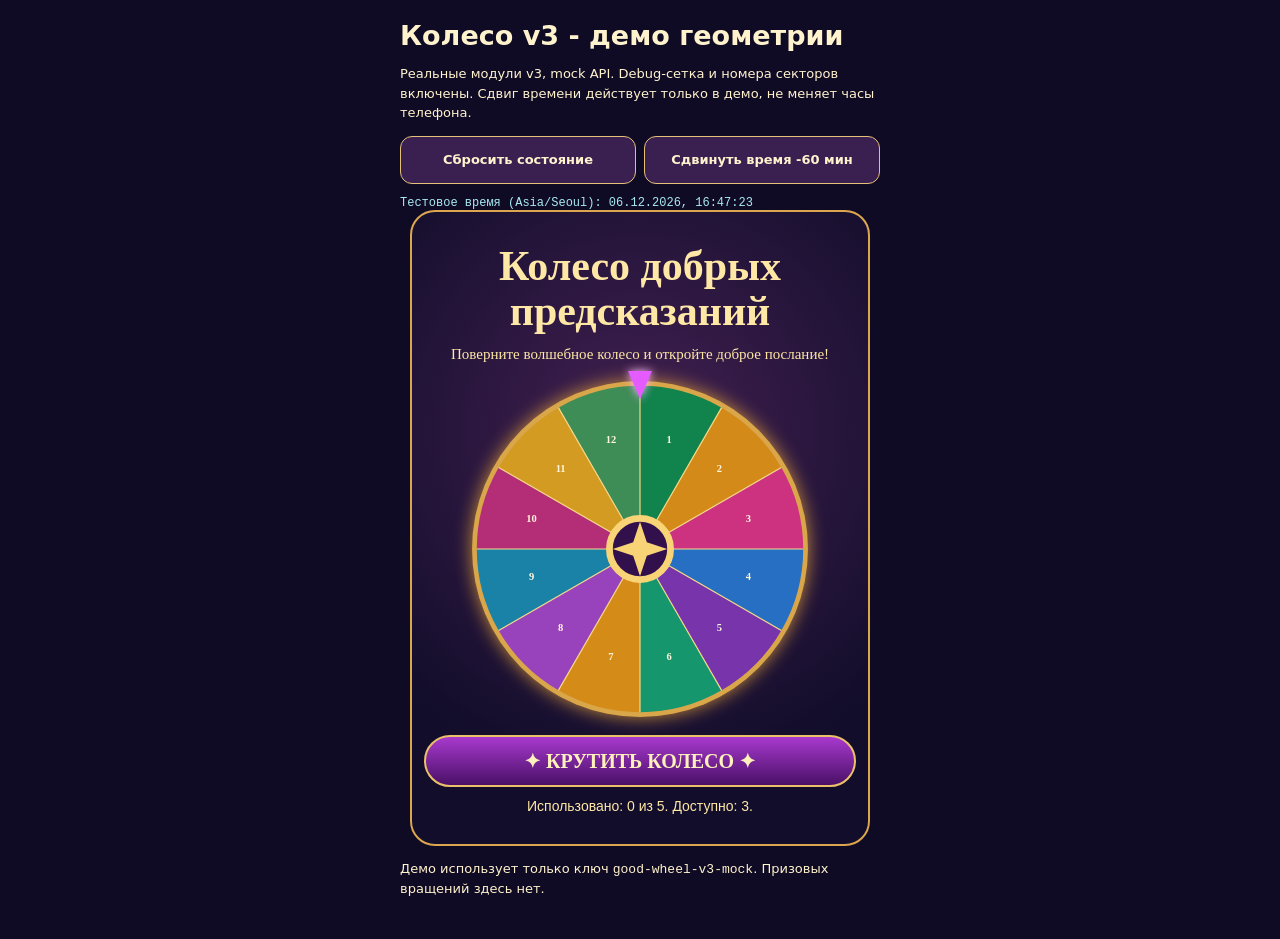
==== v3/demo.html @ 5647929f "test(v3): add interactive browser demo with virtual clock controls" ====
<!doctype html>
<html lang="ru">
<head>
<meta charset="utf-8"><meta name="viewport" content="width=device-width,initial-scale=1">
<title>Колесо v3 - демо этапа 1c</title>
<style>
:root{color-scheme:dark;font-family:system-ui,sans-serif}
*{box-sizing:border-box}body{margin:0;background:#100b24;color:#fff3ce;overflow-x:hidden}
main{max-width:500px;margin:auto;padding:12px 10px 28px}
h1{font-size:clamp(19px,6vw,27px);margin:8px 0 6px}p{font-size:13px;line-height:1.5}
.tools{display:grid;grid-template-columns:1fr 1fr;gap:8px;margin:12px 0}
.tools button{min-width:0;min-height:48px;padding:8px;border:1px solid #e6c078;border-radius:12px;background:#392051;color:#fff3ce;font:600 13px system-ui;cursor:pointer}
#clock{font:12px ui-monospace,monospace;overflow-wrap:anywhere;color:#a8eaf2}
#gw-root{width:100%}
</style>
</head>
<body><main>
<h1>Колесо v3 - демо геометрии</h1>
<p>Реальные модули v3, mock API. Debug-сетка и номера секторов включены. Сдвиг времени действует только в демо, не меняет часы телефона.</p>
<div class="tools"><button id="reset" type="button">Сбросить состояние</button><button id="advance" type="button">Сдвинуть время -60 мин</button></div>
<div id="clock"></div>
<div id="gw-root"></div>
<p>Демо использует только ключ <code>good-wheel-v3-mock</code>. Призовых вращений здесь нет.</p>
</main>
<script>
(function(){
  const key="gw-v3-demo-clock-offset";
  const offset=Number(sessionStorage.getItem(key)||0);
  document.getElementById("clock").textContent="Тестовое время (Asia/Seoul): "+new Date(Date.now()+offset).toLocaleString("ru-RU",{timeZone:"Asia/Seoul"});
  document.getElementById("reset").onclick=()=>{localStorage.removeItem("good-wheel-v3-mock");sessionStorage.removeItem(key);location.reload();};
  document.getElementById("advance").onclick=()=>{sessionStorage.setItem(key,String(offset+60*60000));location.reload();};
})();
</script>
<script type="module" src="./loader.js"></script>
</body></html>
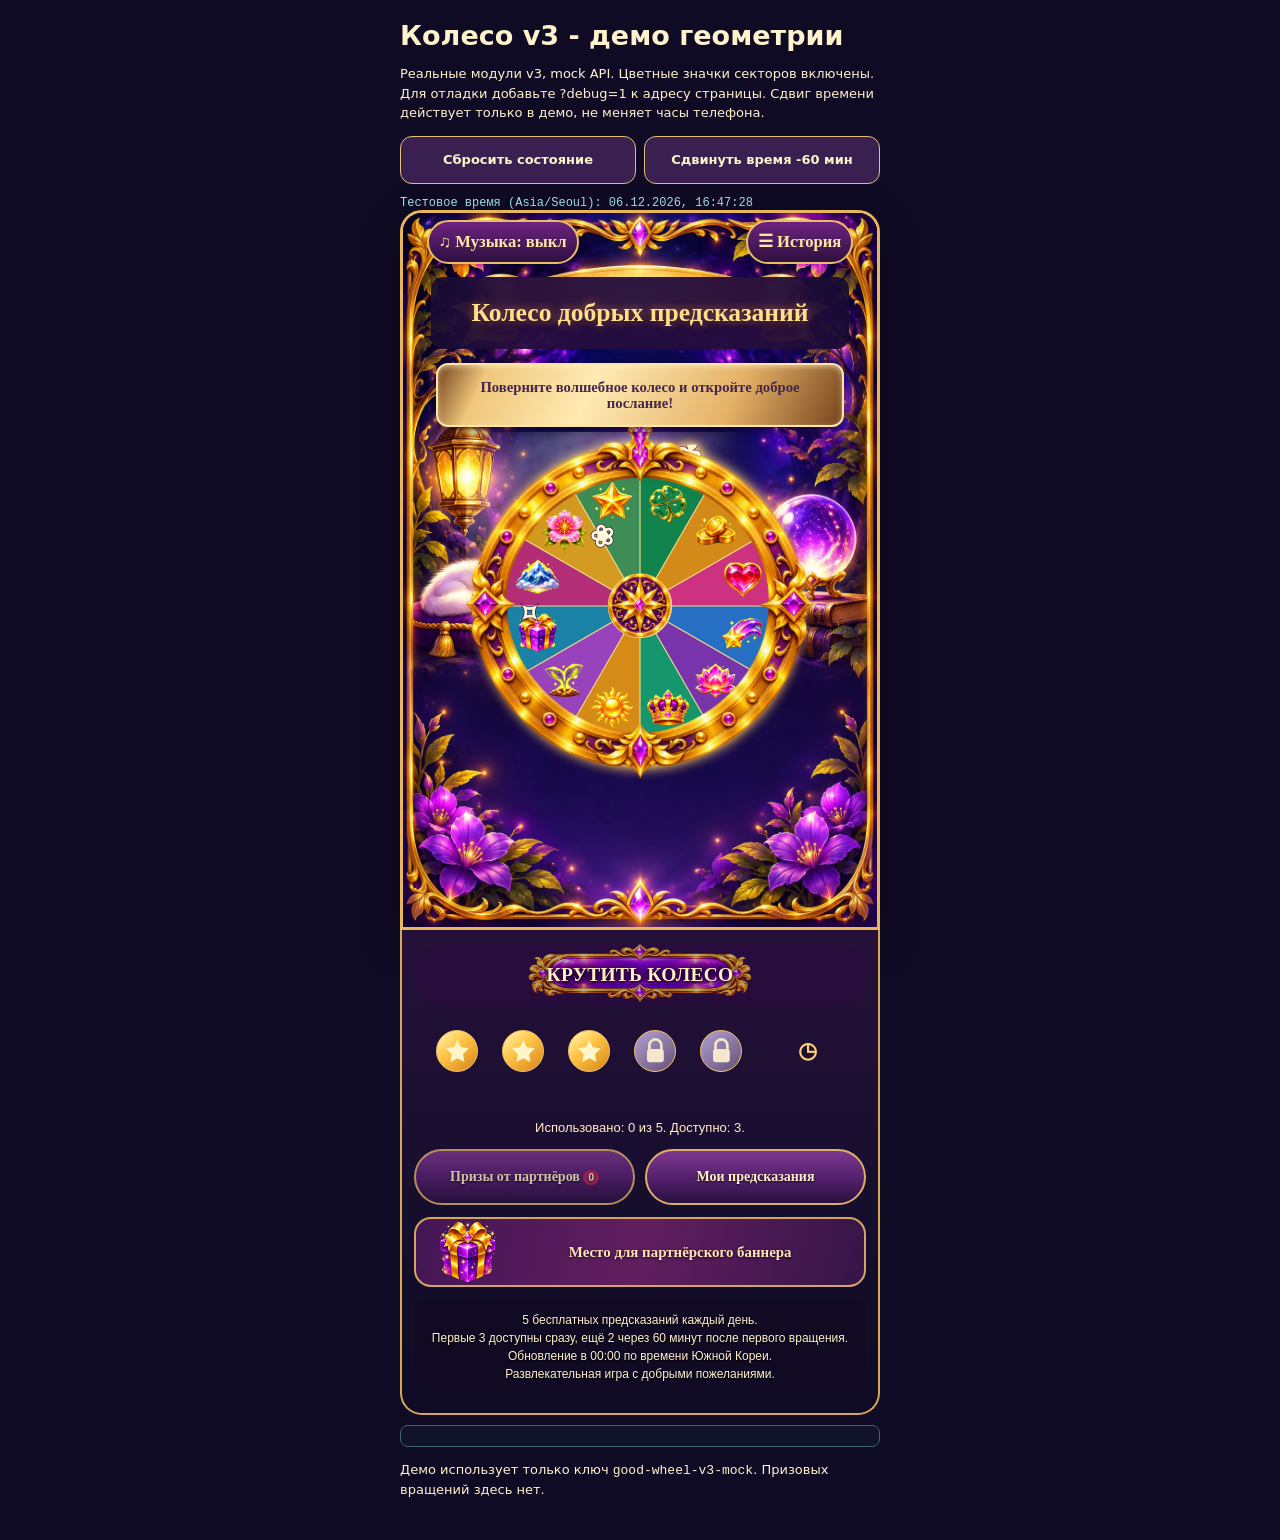
==== commit 1b29cf9e: "fix(v3): show artwork icons by default in demo" ====
--- a/v3/demo.html
+++ b/v3/demo.html
@@ -16,7 +16,7 @@
 </head>
 <body><main>
 <h1>Колесо v3 - демо геометрии</h1>
-<p>Реальные модули v3, mock API. Debug-сетка и номера секторов включены. Сдвиг времени действует только в демо, не меняет часы телефона.</p>
+<p>Реальные модули v3, mock API. Цветные значки секторов включены. Для отладки добавьте ?debug=1 к адресу страницы. Сдвиг времени действует только в демо, не меняет часы телефона.</p>
 <div class="tools"><button id="reset" type="button">Сбросить состояние</button><button id="advance" type="button">Сдвинуть время -60 мин</button></div>
 <div id="clock"></div>
 <div id="gw-root"></div>
